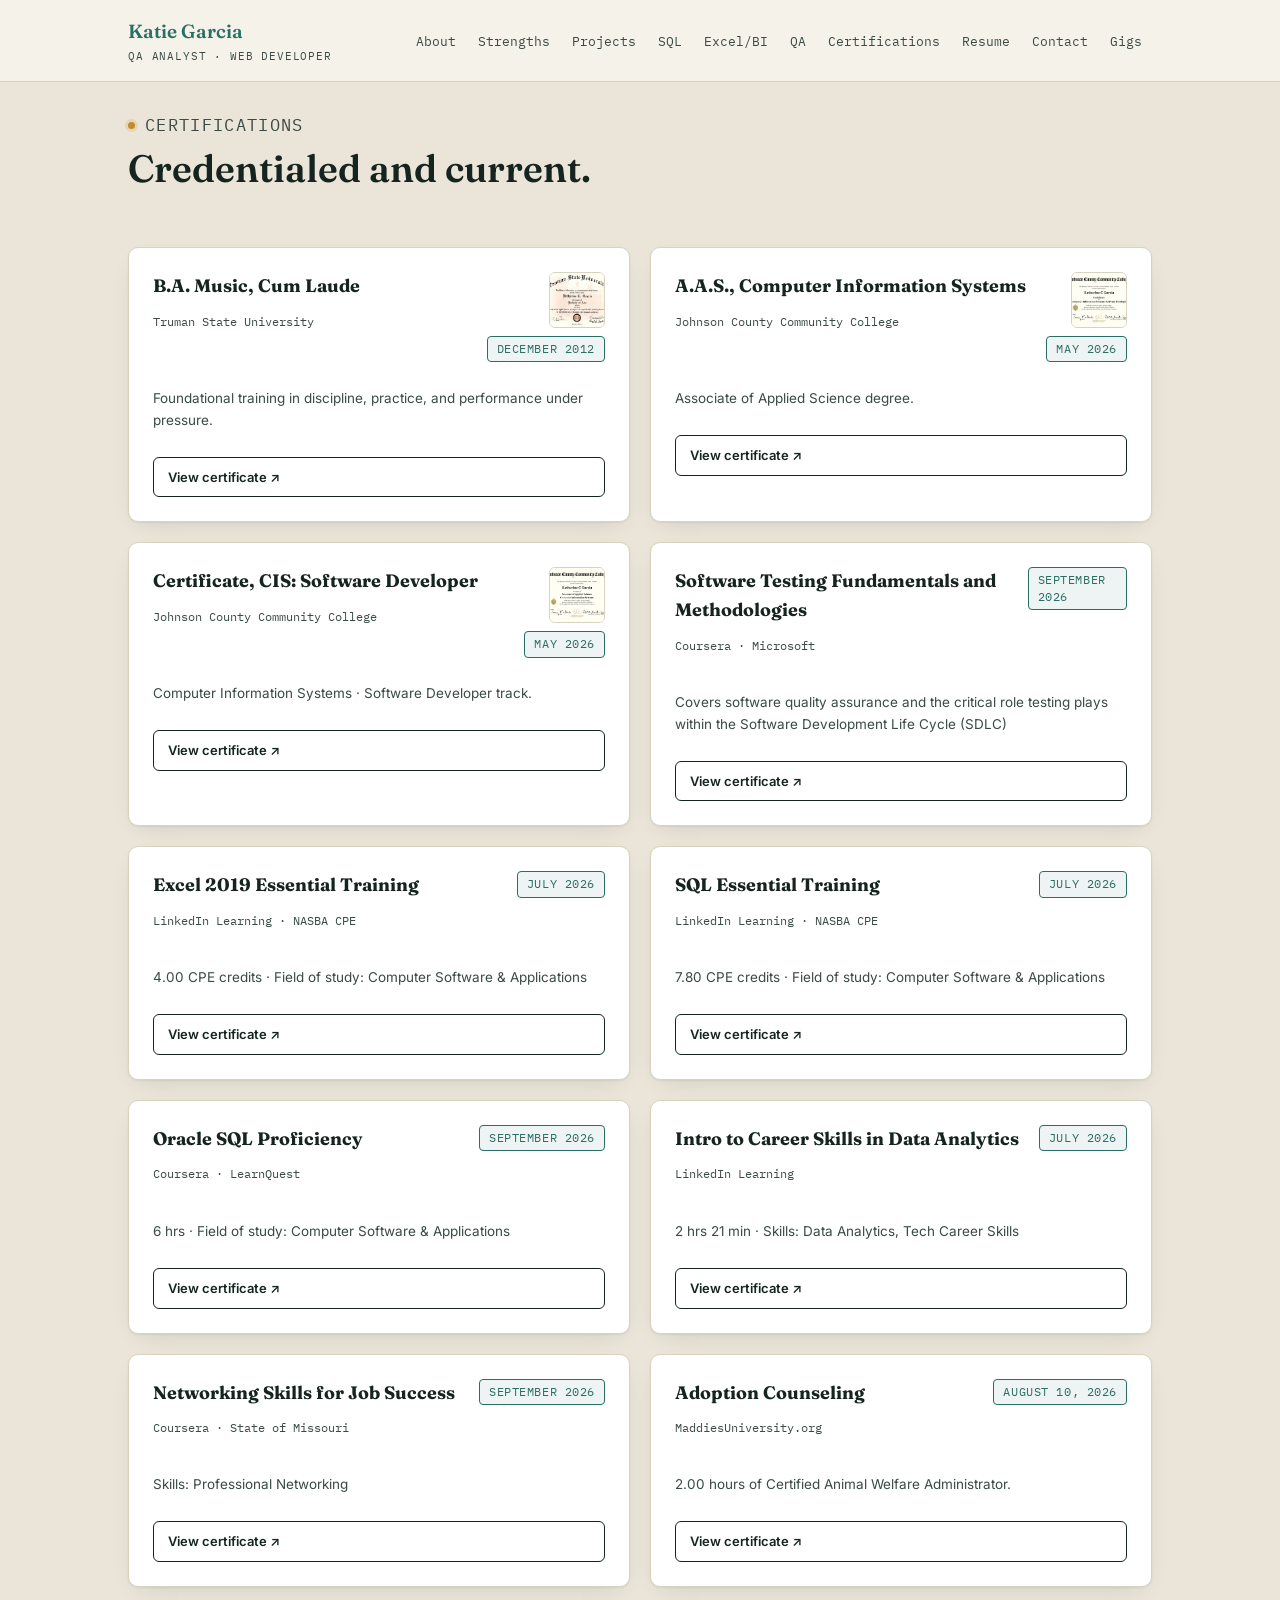
==== certificates.html @ a7032158 "updating website" ====
<!DOCTYPE html>
<html lang="en">

<head>
  <meta charset="UTF-8">
  <meta name="viewport" content="width=device-width, initial-scale=1.0">
  <title>About Katie Garcia · Musician, Builder, Problem-Solver</title>
  <meta name="description"
    content="The fuller story behind Katie Garcia's portfolio: music, animals, and a career that started on a warehouse floor.">
  <link rel="stylesheet" href="style.css">
  <style>
    .back-link {
      width: 100%;
      margin-top: 6px;
    }

    @media (max-width: 860px) {
      .site-nav .wrap {
        align-items: flex-start;
      }

      .back-link {
        flex-basis: 100%;
        margin-top: 4px;
      }
  </style>
</head>

<body>

  <nav class="site-nav">
    <div class="wrap">
      <div class="brand"><em><a href="index.html#about">Katie Garcia</em></a><small>QA Analyst · Web Developer</small>
      </div>
      <div class="nav-links">
        <a href="index.html#about">About</a>
        <!--<a href="about.html">My Story</a>-->
        <a href="index.html#strengths">Strengths</a>
        <a href="index.html#projects">Projects</a>
        <a href="index.html#sql">SQL</a>
        <a href="index.html#excel">Excel/BI</a>
        <a href="index.html#qa">QA</a>
        <a href="certificates.html">Certifications</a>
        <a href="index.html#resume">Resume</a>
        <a href="contact.html">Contact</a>
        <a href="gigs.html">Gigs</a>
      </div>
    </div>
  </nav>



  <!-- CERTIFICATIONS -->
  <section id="certifications" style="background:var(--paper-dim);">
    <div class="wrap">
      <div class="section-head">
        <p class="eyebrow">Certifications</p>
        <h2 class="section-title">Credentialed and current.</h2>
      </div>
      <div class="cert-grid">
        <div class="cert-card">
          <div class="cert-top">
            <div>
              <h4>B.A. Music, Cum Laude</h4>
              <p class="issuer">Truman State University</p>
            </div>
            <div class="cert-top-right">
              <img class="cert-thumb-sm" src="assets/cert-truman-ba-music.png"
                alt="Truman State University Bachelor of Arts in Music diploma, cum laude" loading="lazy">
              <span class="tag pass">December 2012</span>
            </div>
          </div>
          <p class="cert-meta">Foundational training in discipline, practice, and performance under pressure.</p>
          <a class="btn btn-outline btn-sm" href="assets/Certificate_Truman_BA_Music.jpg" target="_blank">View
            certificate ↗</a>
        </div>

        <div class="cert-card">
          <div class="cert-top">
            <div>
              <h4>A.A.S., Computer Information Systems</h4>
              <p class="issuer">Johnson County Community College</p>
            </div>
            <div class="cert-top-right">
              <img class="cert-thumb-sm" src="assets/Certificate_AAS_CIS.png"
                alt="Johnson County Community College Associate of Applied Science, Computer Information Systems diploma"
                loading="lazy">
              <span class="tag pass">May 2026</span>
            </div>
          </div>
          <p class="cert-meta">Associate of Applied Science degree.</p>
          <a class="btn btn-outline btn-sm" href="assets/Certificate_AAS_CIS.jpg" target="_blank">View certificate ↗</a>
        </div>

        <div class="cert-card">
          <div class="cert-top">
            <div>
              <h4>Certificate, CIS: Software Developer</h4>
              <p class="issuer">Johnson County Community College</p>
            </div>
            <div class="cert-top-right">
              <img class="cert-thumb-sm" src="assets/Certificate_CIS_Software_Developer.png"
                alt="Johnson County Community College Certificate in Computer Information Systems, Software Developer"
                loading="lazy">
              <span class="tag pass">May 2026</span>
            </div>
          </div>
          <p class="cert-meta">Computer Information Systems · Software Developer track.</p>
          <a class="btn btn-outline btn-sm" href="assets/Certificate_CIS_Software_Developer.jpg" target="_blank">View
            certificate ↗</a>
        </div>
        <!--software testing fundamentals and methodologies-->
        <div class="cert-card">
          <div class="cert-top">
            <div>
              <h4>Software Testing Fundamentals and Methodologies</h4>
              <p class="issuer">Coursera · Microsoft</p>
            </div>
            <span class="tag pass">September 2026</span>
          </div>
          <p class="cert-meta">Covers software quality assurance and the critical role testing plays within the Software
            Development Life Cycle (SDLC)</p>
          <a class="btn btn-outline btn-sm" href="assets/Software_Testing.pdf" target="_blank">View certificate
            ↗</a>
        </div>

        <!---2019 essential training-->
        <div class="cert-card">
          <div class="cert-top">
            <div>
              <h4>Excel 2019 Essential Training</h4>
              <p class="issuer">LinkedIn Learning · NASBA CPE</p>
            </div>
            <span class="tag pass">July 2026</span>
          </div>
          <p class="cert-meta">4.00 CPE credits · Field of study: Computer Software &amp; Applications</p>
          <a class="btn btn-outline btn-sm" href="assets/Certificate_Excel_2019.pdf" target="_blank">View certificate
            ↗</a>
        </div>

        <div class="cert-card">
          <div class="cert-top">
            <div>
              <h4>SQL Essential Training</h4>
              <p class="issuer">LinkedIn Learning · NASBA CPE</p>
            </div>
            <span class="tag pass">July 2026</span>
          </div>
          <p class="cert-meta">7.80 CPE credits · Field of study: Computer Software &amp; Applications</p>
          <a class="btn btn-outline btn-sm" href="assets/Certificate_SQL.pdf" target="_blank">View certificate ↗</a>
        </div>
        <!--Oracle SQL Proficiency-->
         <div class="cert-card">
          <div class="cert-top">
            <div>
              <h4>Oracle SQL Proficiency</h4>
              <p class="issuer">Coursera · LearnQuest</p>
            </div>
            <span class="tag pass">September 2026</span>
          </div>
          <p class="cert-meta">6 hrs · Field of study: Computer Software & Applications</p>
          <a class="btn btn-outline btn-sm" href="assets/Oracle.pdf" target="_blank">View
            certificate ↗</a>
        </div>


        <div class="cert-card">
          <div class="cert-top">
            <div>
              <h4>Intro to Career Skills in Data Analytics</h4>
              <p class="issuer">LinkedIn Learning</p>
            </div>
            <span class="tag pass">July 2026</span>
          </div>
          <p class="cert-meta">2 hrs 21 min · Skills: Data Analytics, Tech Career Skills</p>
          <a class="btn btn-outline btn-sm" href="assets/Certificate_Data_Analytics_2022.pdf" target="_blank">View
            certificate ↗</a>
        </div>

        <!--<div class="cert-card">
          <div class="cert-top">
            <div>
              <h4>B.A. Music, Cum Laude</h4>
              <p class="issuer">Truman State University</p>
            </div>
            <div class="cert-top-right">
              <img class="cert-thumb-sm" src="assets/cert-truman-ba-music.png"
                alt="Truman State University Bachelor of Arts in Music diploma, cum laude" loading="lazy">
              <span class="tag pass">December 2012</span>
            </div>
          </div>
          <p class="cert-meta">Foundational training in discipline, practice, and performance under pressure.</p>
          <a class="btn btn-outline btn-sm" href="assets/Certificate_Truman_BA_Music.jpg" target="_blank">View
            certificate ↗</a>
        </div>-->
        <!--networking skills-->

        <div class="cert-card">
          <div class="cert-top">
            <div>
              <h4>Networking Skills for Job Success</h4>
              <p class="issuer">Coursera · State of Missouri</p>
            </div>
            <div class="cert-top-right">
              <span class="tag pass">September 2026</span>
            </div>
          </div>
          <p class="cert-meta">Skills: Professional Networking</p>
          <a class="btn btn-outline btn-sm" href="assets/Networking_Skills.pdf" target="_blank">View
            certificate ↗</a>
        </div>
        <div class="cert-card">
          <div class="cert-top">
            <div>
              <h4>Adoption Counseling</h4>
              <p class="issuer">MaddiesUniversity.org</p>
            </div>
            <div class="cert-top-right">
              <span class="tag pass">August 10, 2026</span>
            </div>
          </div>
          <p class="cert-meta">2.00 hours of Certified Animal Welfare Administrator.</p>
          <a class="btn btn-outline btn-sm" href="assets/Adoption_Counseling.png" target="_blank">View
            certificate ↗</a>
        </div>
      </div>
    </div>
  </section>
</body>

</html>
---- style.css ----
/* ==========================================================================
   Katie Garcia — Portfolio
   Design system: "test report" — a QA analyst's precision meets a
   musician's warmth. Ink + paper base, amber "pass" accent, monospace
   status tags borrowed from build/test tooling.
   ========================================================================== */

@import url('https://fonts.googleapis.com/css2?family=Fraunces:opsz,wght@9..144,400;9..144,500;9..144,600;9..144,700&family=Inter:wght@400;500;600;700&family=IBM+Plex+Mono:wght@400;500;600&display=swap');
@import url("https://fonts.googleapis.com/css2?family=Cormorant+Garamond:ital,wght@1,300&display=swap");

:root {
  --ink: #16241F;
  /* near-black, slight green cast */
  --ink-soft: #3B4A44;
  --paper: #F5F2EA;
  /* warm paper */
  --paper-dim: #EAE5D8;
  --card: #FFFFFF;
  --line: #D8D2C0;
  --amber: #C68A2E;
  /* "pass" accent */
  --amber-deep: #9C6B1F;
  --clay: #B24B32;
  /* "in progress" / warm secondary */
  --teal: #2B6E64;
  /* links / interactive */
  --shadow: 0 1px 2px rgba(22, 36, 31, .06), 0 8px 24px -12px rgba(22, 36, 31, .18);

  --display: 'Fraunces', serif;
  --body: 'Inter', sans-serif;
  --mono: 'IBM Plex Mono', monospace;

  color-scheme: light;
}

* {
  box-sizing: border-box;
}

html {
  scroll-behavior: smooth;
}

body {
  margin: 0;
  background: var(--paper);
  color: var(--ink);
  font-family: var(--body);
  font-size: 16px;
  line-height: 1.6;
  -webkit-font-smoothing: antialiased;
}

a {
  color: var(--teal);
  text-decoration: none;
}

a:hover {
  text-decoration: underline;
}

img {
  max-width: 100%;
  display: block;
}

::selection {
  background: var(--amber);
  color: var(--ink);
}

:focus-visible {
  outline: 2px solid var(--amber-deep);
  outline-offset: 3px;
  border-radius: 2px;
}

@media (prefers-reduced-motion: reduce) {
  html {
    scroll-behavior: auto;
  }

  * {
    animation-duration: .001ms !important;
    transition-duration: .001ms !important;
  }
}

.wrap {
  max-width: 1080px;
  margin: 0 auto;
  padding: 0 28px;
}

section {
  /*padding: 96px 0;*/
  padding: 30px 0;
}

@media (max-width:640px) {
  section {
    padding: 64px 0;
  }

  .wrap {
    padding: 0 20px;
  }
}

@media (max-width:640px) {
  .resume-box {
    padding: 24px;
  }

  .resume-box table {
    font-size: 13.5px;
  }
}

/* ---------- eyebrow / mono labels (QA vocabulary) ---------- */
.eyebrow {
  font-family: var(--mono);
  font-size: 12.5px;
  letter-spacing: .08em;
  text-transform: uppercase;
  color: var(--amber-deep);
  display: flex;
  align-items: center;
  gap: 10px;
  margin: 0 0 14px;
}

.eyebrow::before {
  content: "";
  width: 7px;
  height: 7px;
  border-radius: 50%;
  background: var(--amber);
  box-shadow: 0 0 0 3px rgba(198, 138, 46, .18);
}

/* ---------- status tags ---------- */
.tag {
  display: inline-flex;
  align-items: center;
  gap: 6px;
  font-family: var(--mono);
  font-size: 11.5px;
  letter-spacing: .05em;
  text-transform: uppercase;
  padding: 4px 9px;
  border-radius: 4px;
  border: 1px solid currentColor;
  line-height: 1.4;
}

.tag.pass {
  color: var(--teal);
  background: rgba(43, 110, 100, .08);
}

.tag.live {
  color: var(--amber-deep);
  background: rgba(198, 138, 46, .1);
}

.tag.wip {
  color: var(--clay);
  background: rgba(178, 75, 50, .08);
}

/* ---------- nav ---------- */
.site-nav {
  position: sticky;
  top: 0;
  z-index: 40;
  background: rgba(245, 242, 234, .92);
  backdrop-filter: blur(8px);
  border-bottom: 1px solid var(--line);
}

.site-nav .wrap {
  display: flex;
  align-items: center;
  justify-content: space-between;
  padding-top: 16px;
  padding-bottom: 16px;
  gap: 16px;
}

.brand {
  font-family: var(--display);
  font-weight: 600;
  font-size: 19px;
  color: var(--ink);
}

.brand em {
  font-style: normal;
  color: var(--amber-deep);
}

.brand small {
  display: block;
  font-family: var(--mono);
  font-weight: 400;
  font-size: 10.5px;
  letter-spacing: .08em;
  color: var(--ink-soft);
  text-transform: uppercase;
  margin-top: 2px;
}

.nav-links {
  display: flex;
  flex-wrap: wrap;
  gap: 4px 2px;
  font-family: var(--mono);
  font-size: 12.5px;
}

.nav-links a {
  color: var(--ink-soft);
  padding: 8px 10px;
  border-radius: 5px;
}

.nav-links a:hover {
  color: var(--ink);
  background: var(--paper-dim);
  text-decoration: none;
}

@media (max-width:860px) {
  .site-nav .wrap {
    flex-wrap: wrap;
    row-gap: 8px;
  }

  .nav-links {
    gap: 2px 0;
    width: 100%;
  }

  .nav-links a {
    padding: 9px 8px;
    font-size: 12px;
  }
}

/* ---------- buttons ---------- */
.btn {
  display: inline-flex;
  align-items: center;
  gap: 8px;
  font-family: var(--body);
  font-weight: 600;
  font-size: 14.5px;
  padding: 12px 20px;
  border-radius: 6px;
  border: 1px solid transparent;
  cursor: pointer;
}

.btn-primary {
  background: var(--ink);
  color: var(--paper);
}

.btn-primary:hover {
  background: #0d1512;
  text-decoration: none;
}

.btn-outline {
  border-color: var(--ink);
  color: var(--ink);
}

.btn-outline:hover {
  background: var(--ink);
  color: var(--paper);
  text-decoration: none;
}

.btn-sm {
  padding: 9px 14px;
  font-size: 13px;
}

.btn-row {
  display: flex;
  flex-wrap: wrap;
  gap: 12px;
}

/* ---------- hero ---------- */
.hero {
  padding-top: 30px;
  /* padding-top: 76px;*/
  /*padding-bottom: 88px;*/
  padding-bottom: 30px;
}

.hero-grid {
  display: grid;
  grid-template-columns: 1.3fr .7fr;
  gap: 48px;
  align-items: center;
}

@media (max-width:860px) {
  .hero-grid {
    grid-template-columns: 1fr;
  }
}

.stack-card {
  background: var(--card);
  border: 1px solid var(--line);
  border-radius: 12px;
  padding: 28px;
  box-shadow: var(--shadow);
}

.stack-card h3 {
  font-family: var(--mono);
  font-size: 12px;
  letter-spacing: .06em;
  text-transform: uppercase;
  color: var(--amber-deep);
  margin: 0 0 16px;
}

.hero .kicker {
  font-family: var(--mono);
  font-size: 13px;
  color: var(--ink-soft);
  letter-spacing: .04em;
}

.hero h1 {
  font-family: var(--display);
  font-weight: 600;
  font-size: clamp(40px, 6vw, 68px);
  line-height: 1.03;
  margin: 14px 0 22px;
  max-width: 16ch;
}

.hero h1 em {
  font-style: normal;
  color: var(--amber-deep);
}

.hero p.lede {
  font-size: 19px;
  color: var(--ink-soft);
  max-width: 52ch;
  margin: 0 0 34px;
}

.build-line {
  margin-top: 44px;
  font-family: var(--mono);
  font-size: 12px;
  color: var(--ink-soft);
  border-top: 1px solid var(--line);
  padding-top: 16px;
  display: flex;
  flex-wrap: wrap;
  gap: 6px 18px;
}

.curious {
  font-family: "Cormorant Garamond", serif;
  font-weight: 600;
  font-style: italic;
  /*font-size: clamp(0px, 6vw, 68px);*/
  font-size: clamp(50px, 6vw, 68px);

}

/*.c {
  font-size: clamp(75px, 6vw, 68px);
}*/

/*.creative {
  font-size: clamp(92px, 5vw, 50px);
}*/

.creative span:nth-child(3n + 1) {
  color: #a86f17;
  /* gold */
}

.creative span:nth-child(3n + 2) {
  color: #345c52;
  /* muted green */
}

.creative span:nth-child(3n) {
  color: #a45f4b;
  /* muted terracotta */
}

/*  font-style: italic;
  text-decoration: underline;
  text-decoration-style: wavy;
  text-decoration-color: #a86f17;
  text-underline-offset: 0.12em;
}*/

/* ---------- headings ---------- */
h2.section-title {
  font-family: var(--display);
  font-weight: 600;
  font-size: clamp(28px, 3.4vw, 38px);
  margin: 0 0 16px;
}

.section-head {
  max-width: 60ch;
  margin-bottom: 48px;
}

.section-head p {
  color: var(--ink-soft);
  font-size: 16.5px;
  margin: 0;
}

/* ---------- about ---------- */
.about-grid {
  display: grid;
  grid-template-columns: 1.1fr .9fr;
 /*gap: 56px;*/
  align-items: start;
}

@media (max-width:760px) {
  .about-grid {
    grid-template-columns: 1fr;
    gap: 32px;
  }
}

.about-grid p {
  font-size: 16.5px;
}

.fact-list {
  list-style: none;
  margin: 0;
  padding: 0;
  display: grid;
  gap: 14px;
}

.fact-list li {
  font-size: 14.5px;
  padding-left: 22px;
  position: relative;
  color: var(--ink-soft);
}

.fact-list li::before {
  content: "✓";
  position: absolute;
  left: 0;
  top: 1px;
  color: var(--teal);
  font-family: var(--mono);
  font-weight: 600;
}

.fact-card {
  background: var(--card);
  border: 1px solid var(--line);
  border-radius: 10px;
  padding: 26px;
  box-shadow: var(--shadow);
}

.fact-card h3 {
  font-family: var(--mono);
  font-size: 12px;
  letter-spacing: .06em;
  text-transform: uppercase;
  color: var(--amber-deep);
  margin: 0 0 16px;
}

/* ---------- project cards ---------- */
.project-grid {
  display: grid;
  gap: 24px;
}

.project-card {
  background: var(--card);
  border: 1px solid var(--line);
  border-radius: 12px;
  padding: 32px;
  box-shadow: var(--shadow);
  display: grid;
  grid-template-columns: 1fr auto;
  gap: 24px;
  align-items: start;
}

@media (max-width:640px) {
  .project-card {
    grid-template-columns: 1fr;
  }
}

.project-card .meta-row {
  display: flex;
  align-items: center;
  gap: 10px;
  flex-wrap: wrap;
  margin-bottom: 10px;
}

.project-card h3 {
  font-family: var(--display);
  font-weight: 600;
  font-size: 24px;
  margin: 0 0 10px;
}

.project-card p {
  color: var(--ink-soft);
  margin: 0 0 16px;
  max-width: 60ch;
}

.stack {
  list-style: none;
  padding: 0;
  margin: 0 0 20px;
  display: flex;
  flex-wrap: wrap;
  gap: 8px;
}

.stack li {
  font-family: var(--mono);
  font-size: 11.5px;
  color: var(--ink-soft);
  background: var(--paper-dim);
  border-radius: 4px;
  padding: 4px 8px;
}

.project-card .links {
  display: flex;
  gap: 14px;
  flex-wrap: wrap;
  font-family: var(--mono);
  font-size: 13px;
}

/* ---------- sql / excel / qa cards ---------- */
.card-grid {
  display: grid;
  grid-template-columns: repeat(3, 1fr);
  gap: 20px;
}

@media (max-width:860px) {
  .card-grid {
    grid-template-columns: 1fr 1fr;
  }
}

@media (max-width:600px) {
  .card-grid {
    grid-template-columns: 1fr;
  }
}

.mini-card {
  background: var(--card);
  border: 1px solid var(--line);
  border-radius: 10px;
  padding: 22px;
  box-shadow: var(--shadow);
}

.mini-card .num {
  font-family: var(--mono);
  font-size: 11.5px;
  color: var(--amber-deep);
  letter-spacing: .06em;
}

.mini-card h4 {
  font-family: var(--display);
  font-size: 18px;
  margin: 10px 0 8px;
}

.mini-card p {
  font-size: 14px;
  color: var(--ink-soft);
  margin: 0;
}

.mini-card.placeholder {
  border-style: dashed;
}

.mini-card.placeholder p {
  font-style: italic;
}

/* ---------- certifications ---------- */
.cert-grid {
  display: grid;
  grid-template-columns: repeat(2, 1fr);
  gap: 20px;
}

@media (max-width:700px) {
  .cert-grid {
    grid-template-columns: 1fr;
  }
}

.cert-card {
  background: var(--card);
  border: 1px solid var(--line);
  border-radius: 10px;
  padding: 24px;
  box-shadow: var(--shadow);
  display: flex;
  flex-direction: column;
  gap: 12px;
}

.cert-card .cert-top {
  display: flex;
  justify-content: space-between;
  gap: 10px;
  align-items: flex-start;
}

.cert-top-right {
  display: flex;
  flex-direction: column;
  align-items: flex-end;
  gap: 8px;
}

.cert-thumb-sm {
  width: 56px;
  height: 56px;
  object-fit: cover;
  object-position: top;
  border: 1px solid var(--line);
  border-radius: 6px;
  background: #fff;
}

.cert-card h4 {
  font-family: var(--display);
  font-size: 18px;
  margin: 0;
}

.cert-card .issuer {
  font-family: var(--mono);
  font-size: 11.5px;
  color: var(--ink-soft);
}

.cert-card .cert-meta {
  font-size: 13.5px;
  color: var(--ink-soft);
}

/* ---------- resume ---------- */
.resume-box {
  background: var(--card);
  border: 1px solid var(--line);
  border-radius: 12px;
  padding: 40px;
  box-shadow: var(--shadow);
}

.resume-box h3 {
  font-family: var(--display);
  font-size: 20px;
  margin: 26px 0 10px;
}

.resume-box h3:first-child {
  margin-top: 0;
}

.resume-box .role {
  font-weight: 600;
}

.resume-box .role-meta {
  font-family: var(--mono);
  font-size: 12px;
  color: var(--ink-soft);
  margin: 2px 0 8px;
}

.resume-box ul {
  margin: 0 0 18px;
  padding-left: 20px;
  color: var(--ink-soft);
  font-size: 14.5px;
}

.resume-box li {
  margin-bottom: 6px;
}

.skill-chips {
  list-style: none;
  display: flex;
  flex-wrap: wrap;
  gap: 8px;
  padding: 0;
  margin: 0 0 20px;
}

.skill-chips li {
  font-family: var(--mono);
  font-size: 12px;
  background: var(--paper-dim);
  padding: 5px 10px;
  border-radius: 4px;
}

/* ---------- contact ---------- */
.contact-grid {
  display: grid;
  grid-template-columns: repeat(3, 1fr);
  gap: 18px;
}

@media (max-width:700px) {
  .contact-grid {
    grid-template-columns: 1fr;
  }
}

.contact-card {
  background: var(--card);
  border: 1px solid var(--line);
  border-radius: 10px;
  padding: 22px;
  box-shadow: var(--shadow);
  text-align: left;
}

.contact-card .eyebrow {
  margin-bottom: 8px;
}

.contact-card a {
  font-family: var(--mono);
  font-size: 14px;
  word-break: break-word;
}

/* ---------- footer ---------- */
footer {
  border-top: 1px solid var(--line);
  padding: 36px 0;
  font-family: var(--mono);
  font-size: 12px;
  color: var(--ink-soft);
  display: flex;
  justify-content: space-between;
  flex-wrap: wrap;
  gap: 10px;
}

/* ---------- project detail page ---------- */
.detail-hero {
  padding: 64px 0 48px;
  border-bottom: 1px solid var(--line);
}

.detail-hero .tag {
  margin-bottom: 18px;
}

.detail-hero h1 {
  font-family: var(--display);
  font-weight: 600;
  font-size: clamp(32px, 5vw, 50px);
  margin: 0 0 16px;
  max-width: 18ch;
}

.detail-hero p.lede {
  font-size: 18px;
  color: var(--ink-soft);
  max-width: 60ch;
  margin: 0 0 28px;
}

.qa-grid {
  display: grid;
  grid-template-columns: repeat(2, 1fr);
  gap: 28px;
  margin-top: 56px;
}

@media (max-width:700px) {
  .qa-grid {
    grid-template-columns: 1fr;
  }
}

.qa-block .eyebrow {
  margin-bottom: 10px;
}

.qa-block p,
.qa-block ul {
  color: var(--ink-soft);
  font-size: 15px;
}

.qa-block ul {
  padding-left: 20px;
}

.back-link {
  font-family: var(--mono);
  font-size: 13px;
}

.shot-frame {
  border: 1px solid var(--line);
  border-radius: 10px;
  overflow: hidden;
  box-shadow: var(--shadow);
  margin: 40px 0;
}

.shot-frame img {
  width: 100%;
}

.shot-frame.small {
  max-width: 640px;
  margin-left: auto;
  margin-right: 0;
}

/* ---------- code blocks ---------- */
.code-block {
  background: var(--ink);
  color: var(--paper);
  font-family: var(--mono);
  font-size: 13px;
  line-height: 1.6;
  border-radius: 8px;
  padding: 20px 22px;
  overflow-x: auto;
  margin: 16px 0 0;
  box-shadow: var(--shadow);
}

.code-block code {
  font-family: var(--mono);
  background: none;
  padding: 0;
  color: inherit;
}

p code,
li code {
  font-family: var(--mono);
  font-size: .9em;
  background: var(--paper-dim);
  color: var(--amber-deep);
  padding: 2px 6px;
  border-radius: 4px;
}
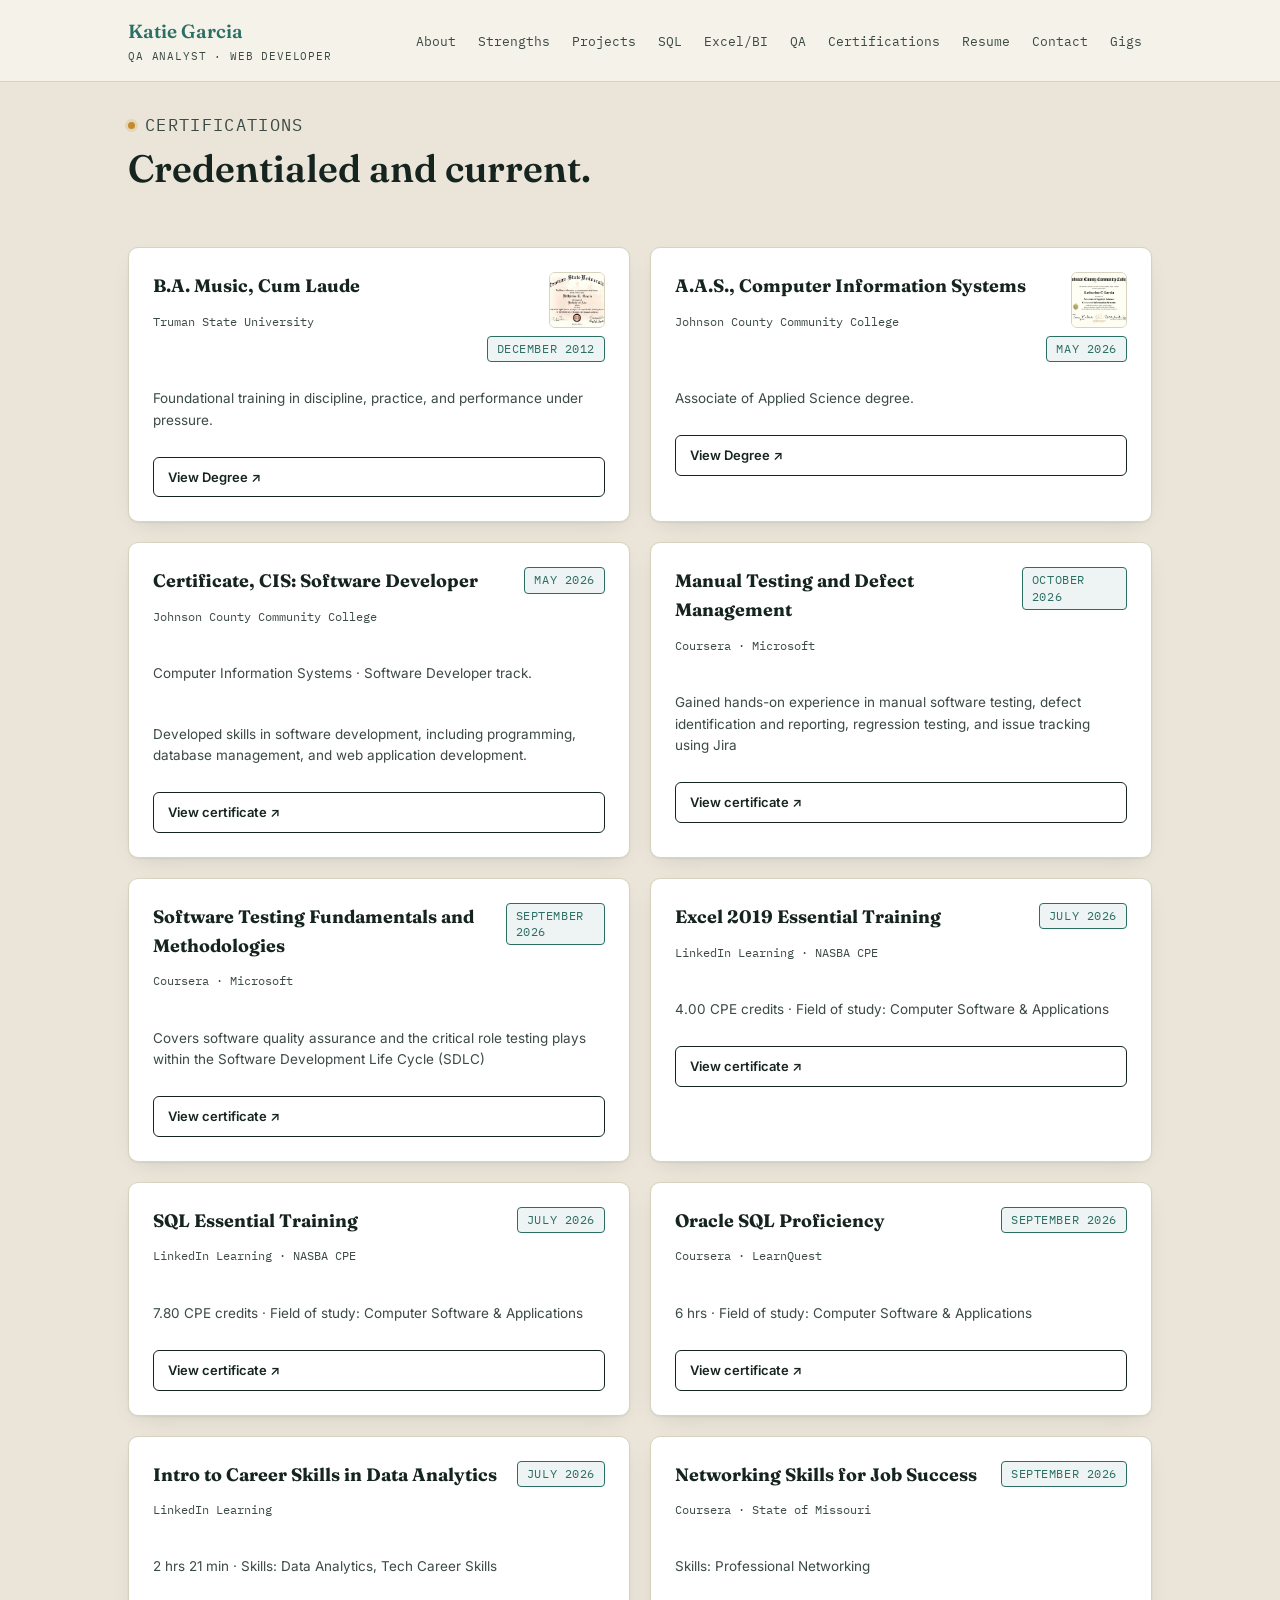
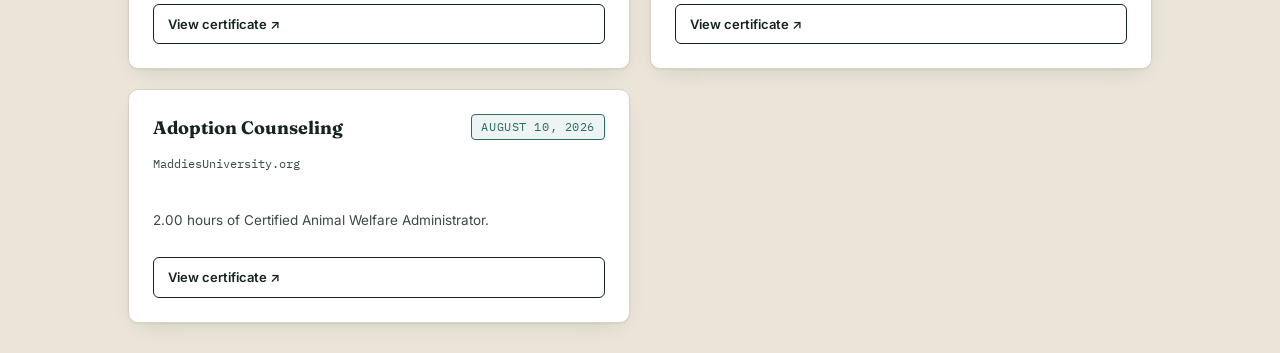
==== commit 9988e9a5: "added certificates and new resume" ====
--- a/certificates.html
+++ b/certificates.html
@@ -72,7 +72,7 @@
           </div>
           <p class="cert-meta">Foundational training in discipline, practice, and performance under pressure.</p>
           <a class="btn btn-outline btn-sm" href="assets/Certificate_Truman_BA_Music.jpg" target="_blank">View
-            certificate ↗</a>
+            Degree ↗</a>
         </div>
 
         <div class="cert-card">
@@ -82,14 +82,14 @@
               <p class="issuer">Johnson County Community College</p>
             </div>
             <div class="cert-top-right">
-              <img class="cert-thumb-sm" src="assets/Certificate_AAS_CIS.png"
+              <img class="cert-thumb-sm" src="assets/Certificate_CIS_Software_Developer.png"
                 alt="Johnson County Community College Associate of Applied Science, Computer Information Systems diploma"
                 loading="lazy">
               <span class="tag pass">May 2026</span>
             </div>
           </div>
           <p class="cert-meta">Associate of Applied Science degree.</p>
-          <a class="btn btn-outline btn-sm" href="assets/Certificate_AAS_CIS.jpg" target="_blank">View certificate ↗</a>
+          <a class="btn btn-outline btn-sm" href="assets/Certificate_CIS_Software_Developer.jpg" target="_blank">View Degree ↗</a>
         </div>
 
         <div class="cert-card">
@@ -99,16 +99,32 @@
               <p class="issuer">Johnson County Community College</p>
             </div>
             <div class="cert-top-right">
-              <img class="cert-thumb-sm" src="assets/Certificate_CIS_Software_Developer.png"
+              <!-- #endregion <img class="cert-thumb-sm" src="assets/Certificate_CIS_Software_Developer.png"
                 alt="Johnson County Community College Certificate in Computer Information Systems, Software Developer"
-                loading="lazy">
+                loading="lazy">-->
               <span class="tag pass">May 2026</span>
             </div>
           </div>
           <p class="cert-meta">Computer Information Systems · Software Developer track.</p>
-          <a class="btn btn-outline btn-sm" href="assets/Certificate_CIS_Software_Developer.jpg" target="_blank">View
-            certificate ↗</a>
-        </div>
+          <p class="cert-meta">Developed skills in software development, including programming, database management, and web application development.</p>
+          <a class="btn btn-outline btn-sm" href="assets/Certificate_AAS_CIS.jpg" target="_blank">View
+            certificate ↗</a>
+        </div>
+
+          <!--software manual testing and defect management-->
+        <div class="cert-card">
+          <div class="cert-top">
+            <div>
+              <h4>Manual Testing and Defect Management</h4>
+              <p class="issuer">Coursera · Microsoft</p>
+            </div>
+            <span class="tag pass">October 2026</span>
+          </div>
+          <p class="cert-meta">Gained hands-on experience in manual software testing, defect identification and reporting, regression testing, and issue tracking using Jira</p>
+          <a class="btn btn-outline btn-sm" href="assets/Manual_Testing_and_Defect_Management.pdf" target="_blank">View certificate
+            ↗</a>
+        </div>
+
         <!--software testing fundamentals and methodologies-->
         <div class="cert-card">
           <div class="cert-top">
@@ -123,7 +139,7 @@
           <a class="btn btn-outline btn-sm" href="assets/Software_Testing.pdf" target="_blank">View certificate
             ↗</a>
         </div>
-
+ 
         <!---2019 essential training-->
         <div class="cert-card">
           <div class="cert-top">
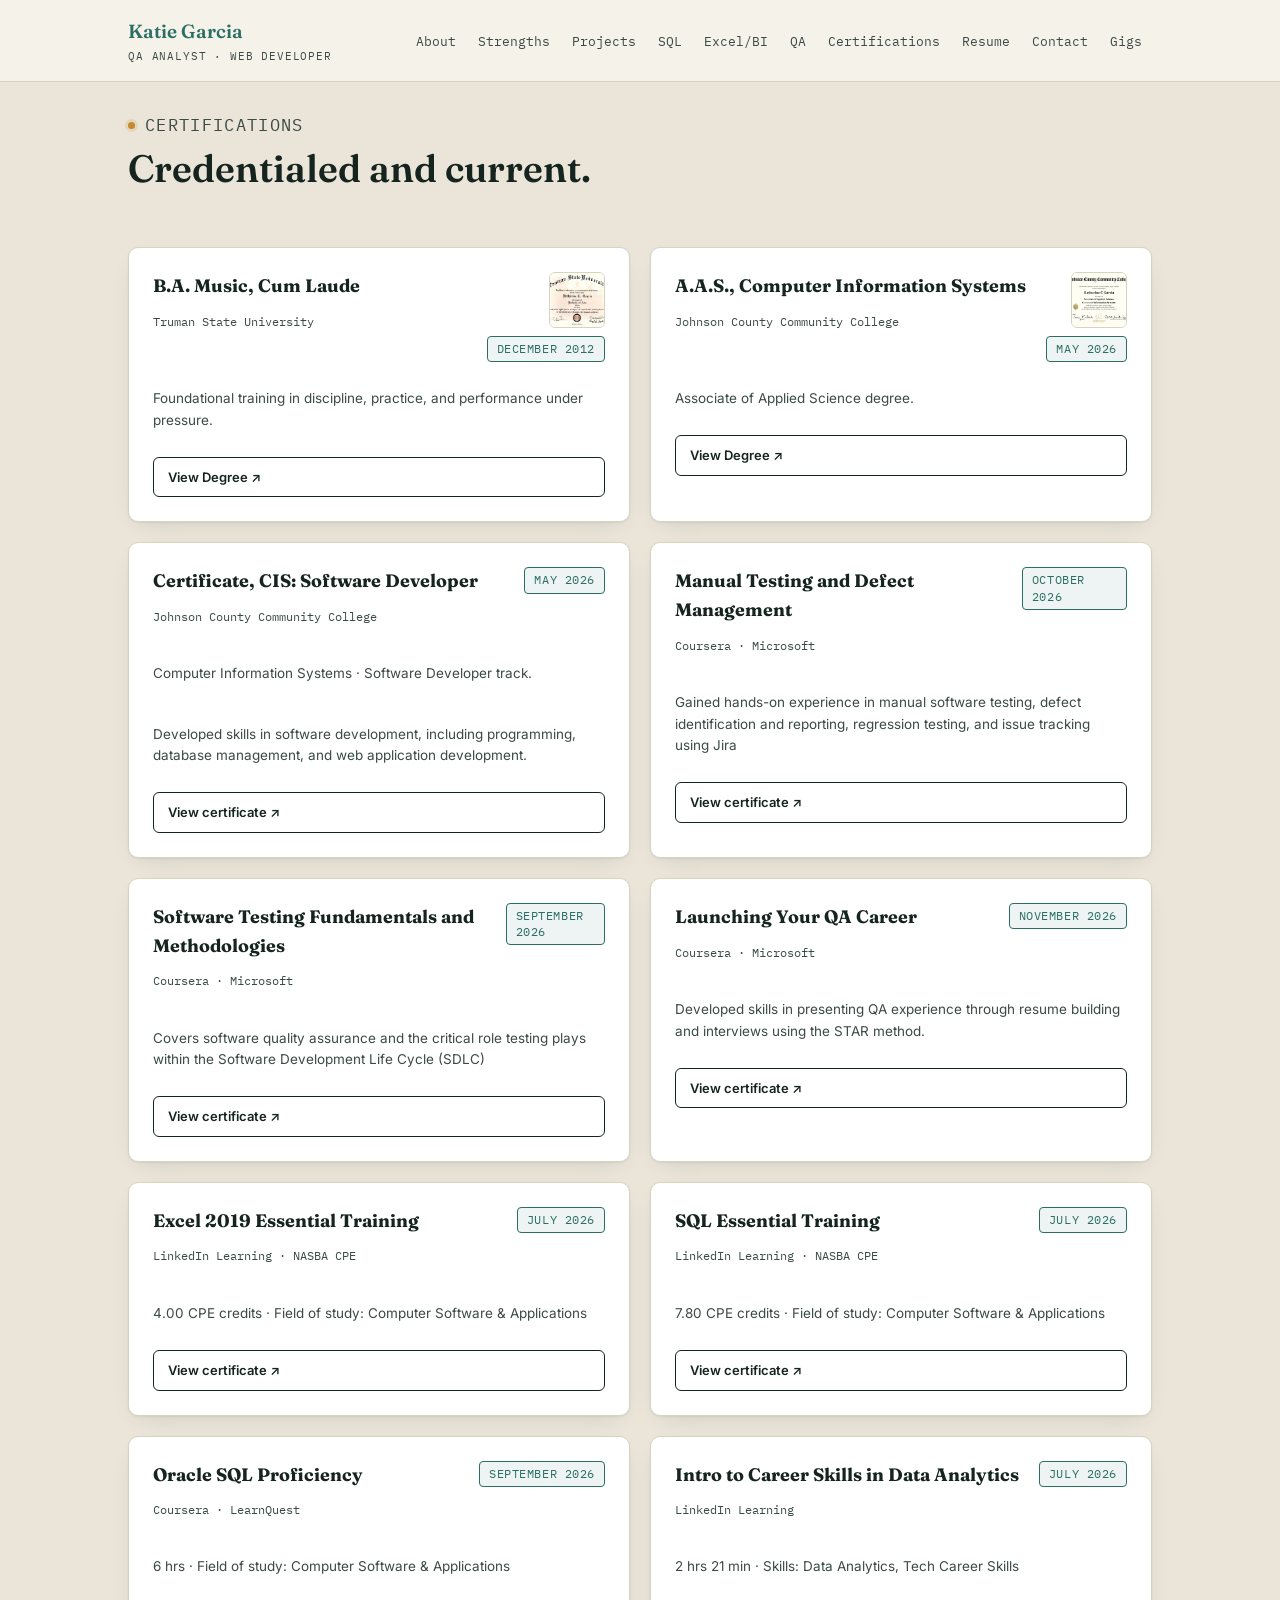
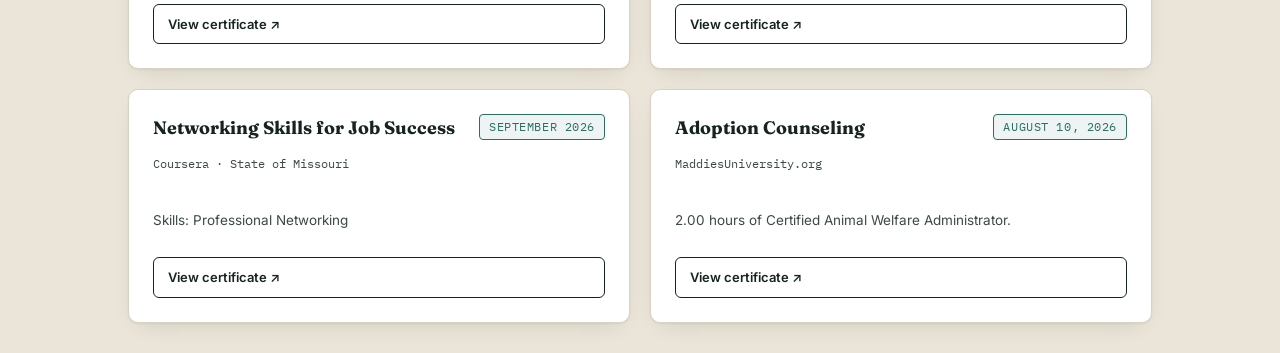
==== commit ce84609a: "adding additional certificate" ====
--- a/certificates.html
+++ b/certificates.html
@@ -139,6 +139,20 @@
           <a class="btn btn-outline btn-sm" href="assets/Software_Testing.pdf" target="_blank">View certificate
             ↗</a>
         </div>
+
+          <!--launching QA career-->
+        <div class="cert-card">
+          <div class="cert-top">
+            <div>
+              <h4>Launching Your QA Career</h4>
+              <p class="issuer">Coursera · Microsoft</p>
+            </div>
+            <span class="tag pass">November 2026</span>
+          </div>
+          <p class="cert-meta">Developed skills in presenting QA experience through resume building and interviews using the STAR method.</p>
+          <a class="btn btn-outline btn-sm" href="assets/LaunchingYourQACareer.pdf" target="_blank">View certificate
+            ↗</a>
+        </div>
  
         <!---2019 essential training-->
         <div class="cert-card">
